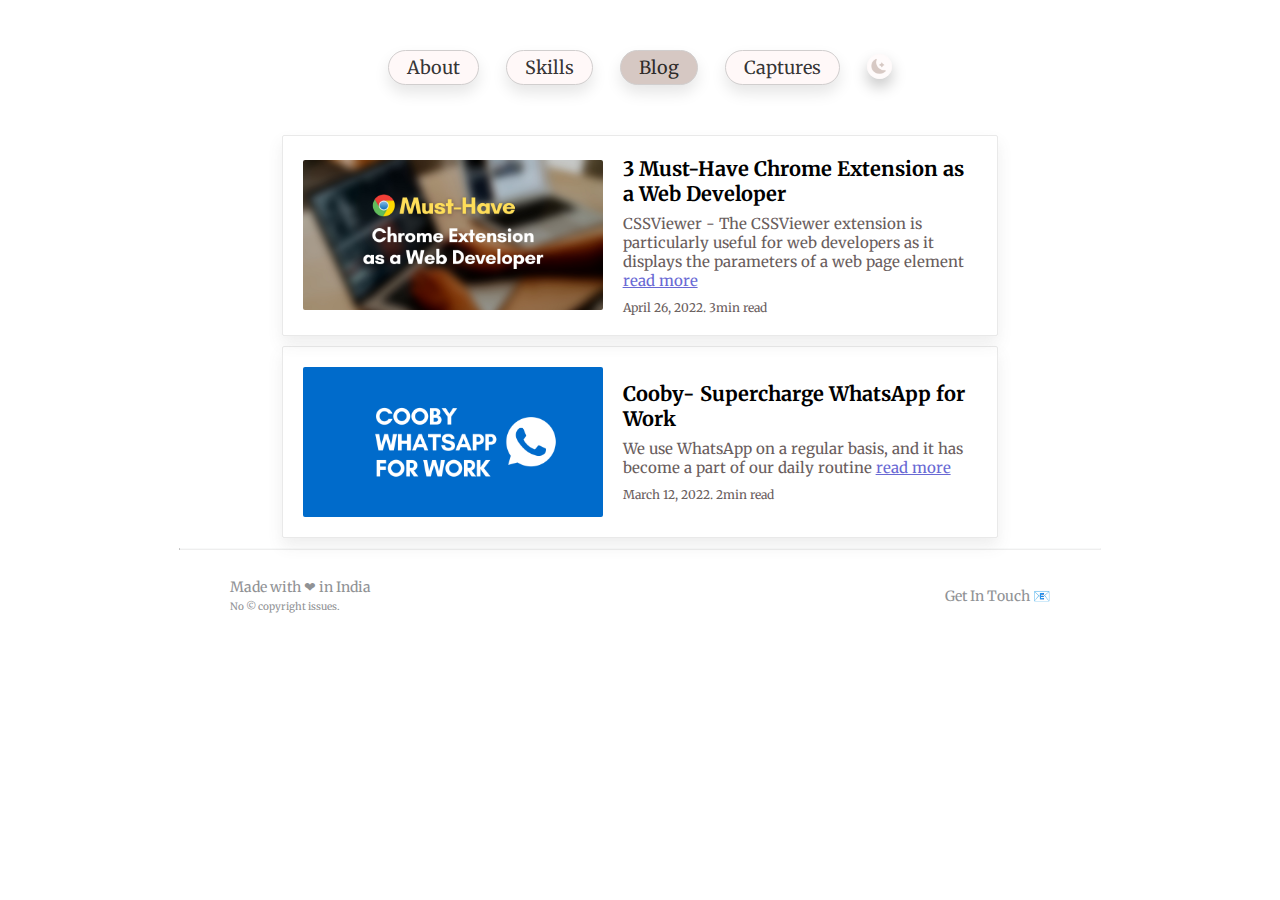
==== blog.html @ c9bb348a "footer changes" ====
<!DOCTYPE html>
<html lang="en">

<head>
    <meta charset="UTF-8">
    <meta http-equiv="X-UA-Compatible" content="IE=edge">
    <meta name="viewport" content="width=device-width, initial-scale=1.0">
    <title>Ganpat Gupta | Web Developer</title>
    <link rel="stylesheet" href="./css/style.css">
    <style type="text/css">
        .main-container {
            height: 100% !important;
        }

        .gallery {

            padding: 5em 0;
        }
    </style>
</head>

<body>
    <div class="main-container">
        <div class="container">
            <nav class="navbar">
                <ul>
                    <li><a href="/">About</a></li>
                    <li><a href="/skills.html">Skills</a></li>
                    <li class="active-nav"><a href="/blog.html">Blog</a></li>
                    <li><a href="/captures.html">Captures</a></li>
                    <button onclick="myFunction()"><img src="./images/dark-mode.png" alt=""></button>
                </ul>
            </nav>
            <div class="gallery">

                <div class="blog-items-container">
                    <div class="blog-items-wrapper ">
                        <div class="blog-container">
                            <img src="./images/chrome-extension.jpg" alt="">
                            <div class="blog-right-text">
                                <h1>3 Must-Have Chrome Extension as a Web Developer</h1>
                                <p>CSSViewer - The CSSViewer extension is particularly useful for web developers as it
                                    displays the parameters of a web page element
                                    <a href="./chrome-extension.html">read more</a>
                                </p>
                                <span>April 26, 2022. 3min read</span>
                            </div>
                        </div>
                    </div>
                </div>
                <div class="blog-items-container">
                    <div class="blog-items-wrapper ">
                        <div class="blog-container">
                            <img src="./images/cooby-blog-1.png" alt="">
                            <div class="blog-right-text">
                                <h1>Cooby- Supercharge WhatsApp for Work</h1>
                                <p>We use WhatsApp on a regular basis, and it has become a part of our daily
                                    routine
                                    <a href="./whatsaap-for-work.html">read more</a>
                                </p>
                                <span>March 12, 2022. 2min read</span>
                            </div>
                        </div>
                    </div>
                </div>
                <hr style="margin: 0 auto;">
                <footer class="footer" style="margin: 0 auto;">
                    <div>Made with ❤ in India <br> <span style="font-size: 1rem"> No &copy; copyright issues.</div>
                    <div class="mail-footer"><a href="mailto:ganpatgupta999@gmail.com">Get In Touch 📧</a></div>
                </footer>
            </div>
        </div>

        <script src="./js/script.js"></script>
</body>

</html>
---- css/style.css ----
@import url('https://fonts.googleapis.com/css2?family=Merriweather:wght@400;700&display=swap');
@import url('https://fonts.googleapis.com/css2?family=Merriweather:wght@400;700&family=Source+Sans+Pro:wght@300;400;600&display=swap');



*,
body,
html {
    margin: 0;
    padding: 0;
    box-sizing: border-box;
}

html {
    font-size: 62.5%;
}

body {
    font-family: 'Merriweather', serif;
}

.hidden {
    display: none;
}

.main-container {
    display: flex;
    justify-content: center;
    align-items: center;
    flex-direction: column;
    width: 100%;
    height: 100vh;
}

.container {
    display: flex;
    justify-content: space-evenly;
    align-items: center;
    flex-direction: column;
    width: 80%;
    height: 100%;
    flex: 1;
}

/* -------------------------------------- navbar ------------------------------------------------ */
.navbar {
    margin-top: 5em;

}

.navbar ul {
    display: flex;
    align-items: center;
    justify-content: space-evenly;
    font-size: 1.8rem;
}

.navbar ul li {
    border: 1px solid rgb(209, 206, 206);
    background: #fff8f8;
    border-radius: 2.2rem;
    padding: 0.5rem 1.8rem;
    box-shadow: 0px 8px 15px rgba(0, 0, 0, 0.1);
    margin-right: 1.5em;
}

.active-nav {
    background: #D6C8C3 !important;
}

ul li {
    list-style: none;

}

ul li a {
    text-decoration: none;
    color: #000000ce;
}

.nav-items-container {
    display: flex;
    justify-content: center;
    align-items: center;
    width: 100%;
    flex: 1;
}

/* -------------------------------------------- profile wrapper -------------------------------- */

.profile-info-wrapper {
    display: flex;
    justify-content: center;
    align-items: center;
    width: 100%;
    flex: 1;
}

.profile-img img {
    width: 23rem;
    height: 23rem;
    border-radius: 50%;
}

.link-icons {
    display: flex;
    justify-items: center;
    justify-content: space-evenly;
    margin-top: 2rem;

}

.link-icons img {
    width: 2.5rem;
    height: 2.5rem;
    border-radius: 20%;
    box-shadow: 0px 8px 15px rgba(0, 0, 0, 0.1);
}

.link-icons img:hover {
    animation: shake 0.82s cubic-bezier(.36, .07, .19, .97) both;
    transform: translate3d(0, 0, 0);
    backface-visibility: hidden;
    perspective: 1000px;
}

@keyframes shake {

    10%,
    90% {
        transform: translate3d(-1px, 0, 0);
    }

}


.right-wrapper {
    display: flex;
    flex-direction: column;
    margin-left: 2rem;
    width: 55%;
    justify-content: center;
    justify-items: center;
    margin-bottom: 4em;
}

.greeting-header h2 {
    font-family: 'Source Sans Pro', sans-serif;
    font-size: 1.8rem;
    color: #222325;

    margin-bottom: 0.5rem;
    font-weight: 400;
}

.profile-name h1 {
    font-size: 3rem;
    color: #22252B;
    margin-bottom: 0.5rem;
    font-weight: 500;
}

.short-info p {
    font-family: 'Source Sans Pro', sans-serif;
    font-size: 1.8rem;
    color: #222325;
    line-height: 1.5;
}

hr {
    width: 90%;
    border-top: 1px solid #cccecf21;

}

.footer {
    width: 80%;
    display: flex;
    justify-content: space-between;
    align-items: center;
    flex-direction: row;
    font-size: 1.4rem;
    color: #909295;
    padding: 2em 0;

}

.footer .mail-footer {
    cursor: pointer;
}

.mail-footer a {
    color: #909295;
    text-decoration: none;
}

/* --------------------------------- dark mode button ------------------------------ */

button {
    border: none;
    cursor: pointer;
    background-color: transparent;
}

button img {
    width: 2.5rem;
    width: 2.5rem;
    border: 1px solid #f3eaea18;
    border-radius: 50%;
    background: #fff8f89c;
    box-shadow: 0px 8px 15px rgba(0, 0, 0, 0.233);
    padding: 0.1em;
}

.dark-mode {
    background-color: #1F1F1F;
    color: rgb(233, 227, 227);
}


.dark-mode p,
.dark-mode h1,
.dark-mode h2 {
    color: rgb(233, 227, 227) !important;
}




/* ---------------------------------- skills -------------------------------------------------*/


.skills-para {
    display: flex;
    flex-direction: column;
    justify-content: flex-start;
    align-items: flex-start;
    padding: 5em 0;
}

.skills-para h1 {

    font-size: 2.5rem;
    margin-bottom: 1rem;
}

.skills-para p {
    font-size: 1.6rem;
    border-bottom: 2px solid #D6C8C3;
}

.skills-para h2 {
    font-size: 1.9rem;
    margin-top: 1rem;
}

.skills-info img {
    width: 5rem;
    border-radius: 6px;
    box-shadow: 0px 8px 15px rgb(90 87 87 / 10%);
    padding: 0.5rem;
    margin: 1em;
    cursor: help;
}

.skills-info h2 {
    font-size: 1.4rem;
    font-weight: 500;
    text-shadow: 2px 2px 8px #77777563;
    color: #131212;

}

.skills-wrapper {
    display: flex;
    justify-content: center;
    align-items: center;
}

.skills-info {

    border: 1px solid #e9e7e709;
    box-shadow: 0px 8px 15px rgba(151, 147, 147, 0.151);
    border-radius: 1.6rem;
    margin: 1rem;
    padding: 0.8rem;
    flex: 1;
}



.interest p {
    font-size: 1.5rem;
    font-weight: 500;
    font-family: 'Source Sans Pro', sans-serif;
    box-shadow: 0px 2px 6px rgba(155, 149, 149, 0.075);
    margin: 1rem;
    border-radius: 0.2em;
    padding: 0.3em;
    color: rgb(32, 33, 34);
    text-transform: uppercase;
}






/* ------------------------------------------- blog ---------------------------------------------- */



.blog-items-container,
.blog-items-wrapper {
    display: flex;
    justify-content: center;
    align-items: center;
    width: 100%;
    flex: 1;
}

.blog-container {
    display: flex;
    justify-content: center;
    align-items: center;
    border-radius: 0.2rem;
    width: 70%;
    margin-bottom: 1rem;
    border: 1px solid rgba(128, 128, 128, 0.171);
    box-shadow: 0px 8px 15px rgba(90, 87, 87, 0.1);
    padding: 2rem;

}

.blog-container p {
    color: rgb(105, 93, 93);
}



.blog-container img {
    width: 30rem;
    block-size: fit-content;
    border-radius: 0.2rem;

}

.blog-container img:hover {
    opacity: 0.9;
}

.blog-right-text {
    display: flex;
    flex-direction: column;
    margin-left: 2rem;

}

.blog-right-text h1 {
    font-size: 2rem;
    text-align: left;
}

.blog-right-text h1:hover {
    color: rgb(74, 74, 78);
}

.blog-right-text p {
    padding-top: 0.5em;

    font-size: 1.5rem;
    text-align: left;
    margin-bottom: 1rem;
}

.blog-right-text a {
    color: rgb(105, 105, 212);

}

.blog-right-text span {
    text-align: left;
    color: rgb(105, 93, 93);
    font-size: 1.2rem;
}


/*  -------------------------------------  blog pages -------------------------------------- */

.blog-page-container {
    display: flex;
    justify-content: center;
    align-items: center;
    border-radius: 0.2rem;
    padding: 2rem;
    margin-top: 5em;
    margin-bottom: 5em;
    width: 80%;
}

.blog-page-wrapper {
    display: flex;
    justify-content: center;
    flex-direction: column;
    padding: 1rem;
}

.blog-page-wrapper h1 {
    font-size: 1.8rem;

}

.blog-page-wrapper a {
    color: rgb(105, 105, 212);
    font-size: 1.8rem;
}

.blog-page-wrapper span {
    margin-bottom: 1.6rem;
    font-size: 1.2rem;
    margin-top: 0.8em;
}

.blog-page-wrapper p {
    font-size: 1.5rem;
    text-align: justify;
}

.blog-page-wrapper img {
    width: 50em;
    background: grey;
    margin-bottom: 1.5rem;
    border-radius: 1px;
}





/* ------------------- media queries -------------------- */

/* Extra large devices (large laptops and desktops, 1200px and up) */
@media only screen and (max-width: 1200px) {}

/* Large devices (laptops/desktops, 992px and up) */
@media only screen and (max-width: 992px) {
    .container {
        width: 90%;
    }

    .blog-container {
        width: 90%;
    }

    .skills-wrapper {
        flex-direction: column;
    }

    .left-skills-info {
        width: 80%;
    }

    .right-skills-info {
        width: 80%;
        padding-top: 0;
    }
}

/* Medium devices (landscape tablets, 768px and up) */
@media only screen and (max-width: 768px) {

    .main-container {
        height: 100%;
    }

    .container {
        width: 98%;
    }

    .blog-container {
        width: 98%;
    }

    .blog-page-wrapper img {
        width: 40em;
        background: grey;
        margin-bottom: 1.5rem;
        border-radius: 1px;
    }

    .left-skills-info {
        width: 90%;
    }

    .right-skills-info {
        width: 90%;
    }

    #instafeed-container .column {
        grid-template-columns: repeat(2, auto) !important;
    }

    .profile-info-wrapper {
        flex-direction: column;
        padding: 5em 0.5em;
    }

    .profile-info-wrapper .right-wrapper {
        padding-top: 5em;
    }

    .short-info p {
        text-align: justify;
    }
}

/* Small devices (portrait tablets and large phones, 600px and up) */
@media only screen and (max-width: 576px) {
    .blog-container img {
        width: 20em;
    }

    .blog-page-wrapper img {
        width: 35em;
        background: grey;
        margin-bottom: 1.5rem;
        border-radius: 1px;
    }

    .blog-right-text h1 {
        font-size: 1.8em;
    }

    .blog-right-text p {
        font-size: 1.2em;
    }

    .left-skills-info p {
        text-align: justify;
    }

    .navbar ul {
        font-size: 1.3em;
    }
}

@media only screen and (max-width: 480px) {
    .navbar ul {
        font-size: 1.2em;
    }

    button img {
        width: 1.5em;
    }

    .profile-name h1 {
        font-size: 2.6rem;
    }

    .right-wrapper {
        width: 82%;

    }

    .footer {
        font-size: 1.1rem;
    }

    .navbar ul li {
        margin-right: 1em;
    }

    .left-skills-info {
        padding-left: 1em;
        padding-right: 1em;
    }

    .right-skills-info {
        padding-left: 1em;
        padding-right: 1em;
    }

    .blog-container {
        display: flex;
        justify-content: center;
        align-items: center;
        flex-direction: column;
    }

    .blog-container img {
        width: 100%;
    }

    .blog-right-text {
        padding-top: 1.5em;
        margin-left: 0;
    }

    .blog-page-wrapper img {
        width: 25em;
        background: grey;
        margin-bottom: 1.5rem;
        border-radius: 1px;
    }

    #instafeed-container .item {
        width: 15em;
        height: 15em;
    }


}


@media only screen and (max-width: 320px) {
    .navbar ul {
        font-size: 1.2em;
    }

    button img {
        width: 1.5em;
    }

    .profile-name h1 {
        font-size: 2.6rem;
    }

    .right-wrapper {
        width: 82%;

    }

    .footer {
        font-size: 1.1rem;
    }

    .navbar ul li {
        margin-right: 1em;
    }

    .left-skills-info {
        padding-left: 1em;
        padding-right: 1em;
    }

    .right-skills-info {
        padding-left: 1em;
        padding-right: 1em;
    }

    .blog-container {
        display: flex;
        justify-content: center;
        align-items: center;
        flex-direction: column;
    }

    .blog-container img {
        width: 100%;
    }

    .blog-right-text {
        padding-top: 1.5em;
        margin-left: 0;
    }

    .blog-page-wrapper img {
        width: 20em;
        background: grey;
        margin-bottom: 1.5rem;
        border-radius: 1px;
    }

    #instafeed-container .item {
        width: 15em;
        height: 15em;
    }


}






/* ---------------tool tip------------------- */

.tooltip {
    position: relative;
    display: inline-block;
    padding: 0.3em;
}

.tooltip .tooltiptext {
    visibility: hidden;
    width: 7em;
    background-color: #CAC5C1;
    color: #252523;
    text-align: center;
    border-radius: 1px;
    padding: 4px 0;
    font-size: 1.4rem;
    font-weight: 300;

    /* Position the tooltip */
    position: absolute;
    z-index: 1;
    left: -20px;
    top: -30%;
}

.tooltip p {
    text-align: center;
}

.tooltip:hover .tooltiptext {
    visibility: visible;
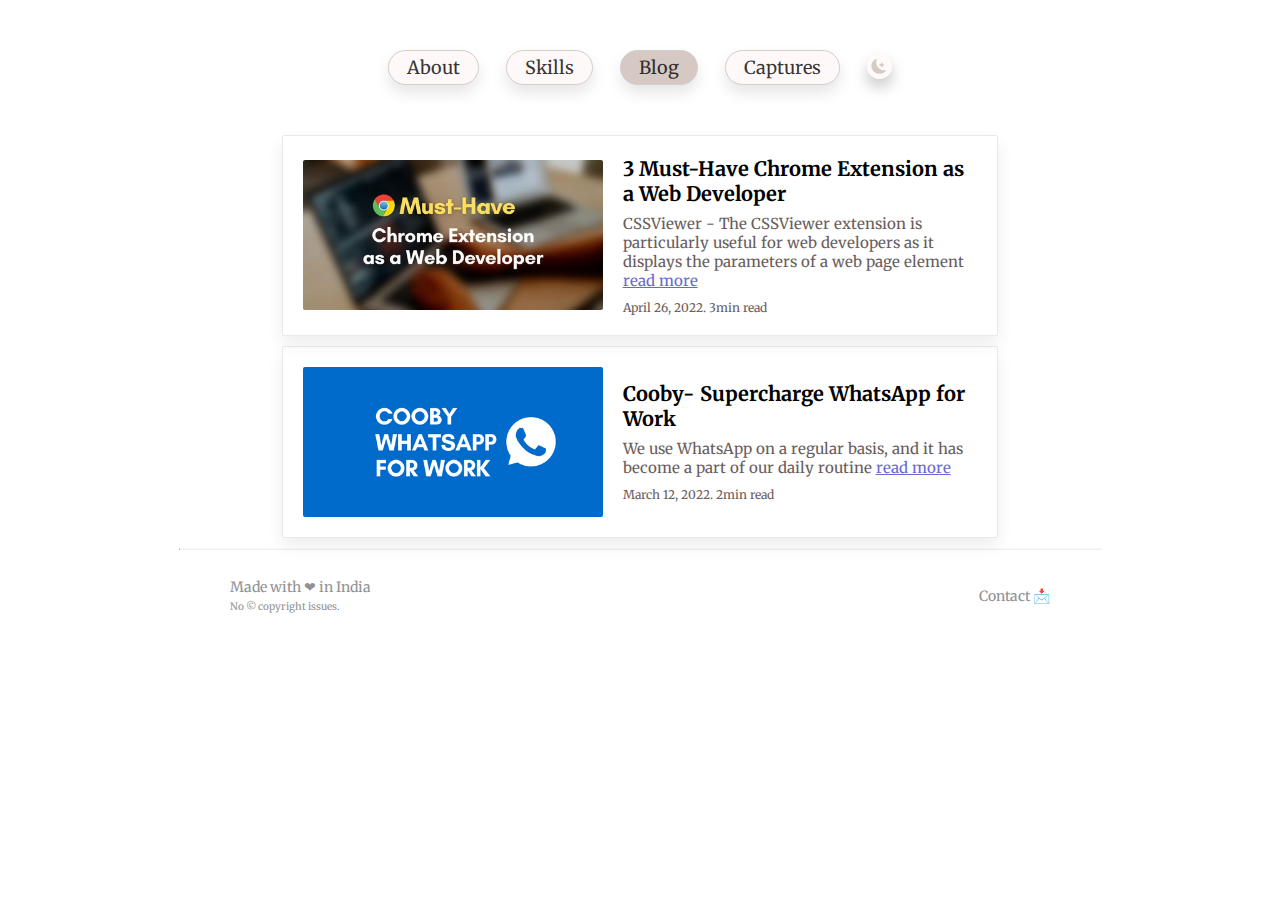
==== commit 05477d97: "footer contact" ====
--- a/blog.html
+++ b/blog.html
@@ -66,7 +66,9 @@
                 <hr style="margin: 0 auto;">
                 <footer class="footer" style="margin: 0 auto;">
                     <div>Made with ❤ in India <br> <span style="font-size: 1rem"> No &copy; copyright issues.</div>
-                    <div class="mail-footer"><a href="mailto:ganpatgupta999@gmail.com">Get In Touch 📧</a></div>
+                    <div class="mail-footer"><a
+                            href="https://docs.google.com/forms/d/e/1FAIpQLScGEyX5xG4Na_n4MvqDMmGnjlx9q8EcV987w1qcVmozZxu8ew/viewform?usp=sf_link"
+                            target="_blank">Contact 📩</a></div>
                 </footer>
             </div>
         </div>
--- a/css/style.css
+++ b/css/style.css
@@ -246,7 +246,6 @@
 
 .skills-para p {
     font-size: 1.6rem;
-    border-bottom: 2px solid #D6C8C3;
 }
 
 .skills-para h2 {
@@ -345,6 +344,7 @@
 
 }
 
+
 .blog-container img:hover {
     opacity: 0.9;
 }
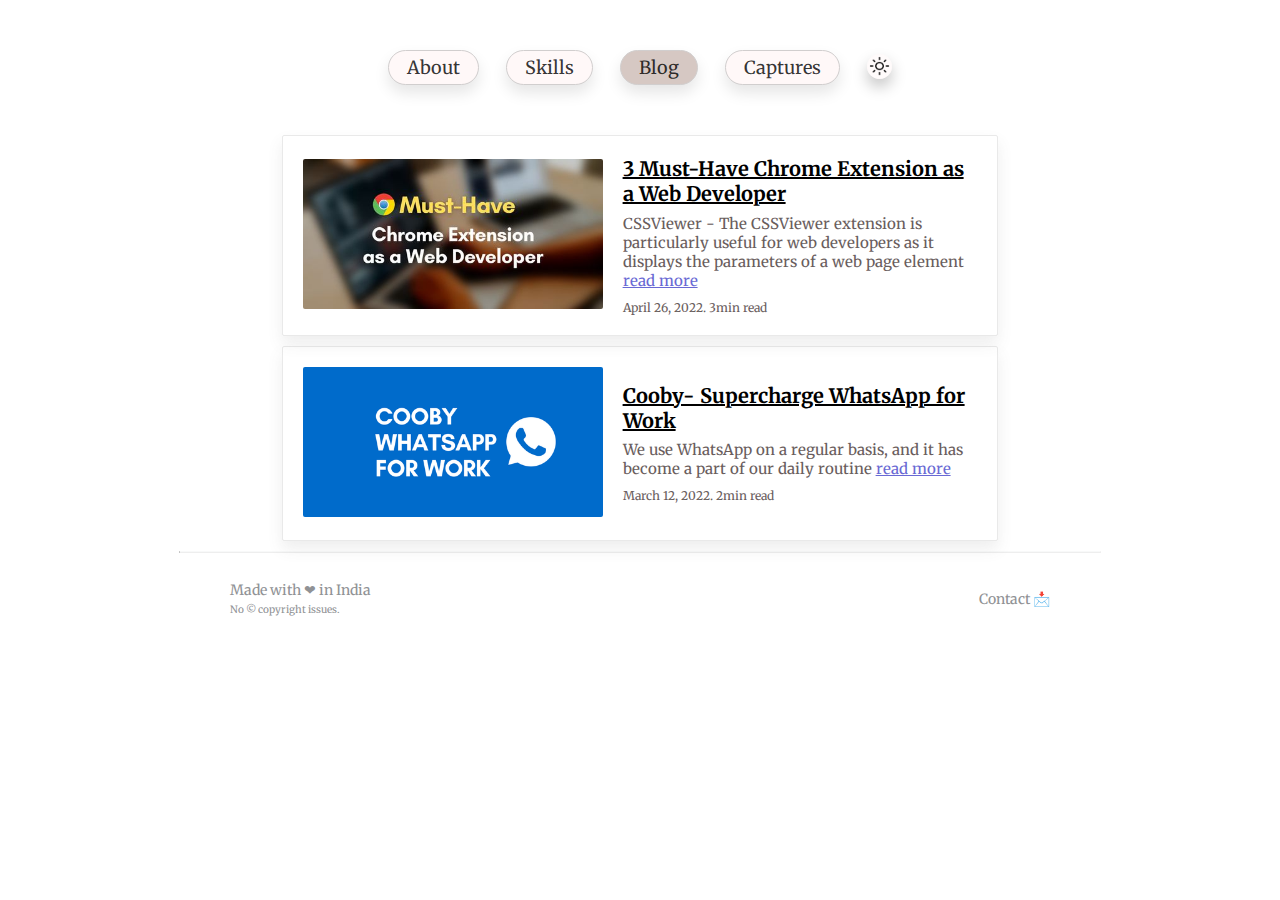
==== commit b0a27623: "some final changes" ====
--- a/blog.html
+++ b/blog.html
@@ -5,7 +5,7 @@
     <meta charset="UTF-8">
     <meta http-equiv="X-UA-Compatible" content="IE=edge">
     <meta name="viewport" content="width=device-width, initial-scale=1.0">
-    <title>Ganpat Gupta | Web Developer</title>
+    <title>Ganpat Gupta | Computer Engineer</title>
     <link rel="stylesheet" href="./css/style.css">
     <style type="text/css">
         .main-container {
@@ -28,52 +28,57 @@
                     <li><a href="/skills.html">Skills</a></li>
                     <li class="active-nav"><a href="/blog.html">Blog</a></li>
                     <li><a href="/captures.html">Captures</a></li>
-                    <button onclick="myFunction()"><img src="./images/dark-mode.png" alt=""></button>
+                    <button onclick="myFunction()"><img id="dark-mode-img" src="./images/brightness.png" alt=""><img
+                            id="light-mode-img" src="./images/dark-mode.png" alt=""></button>
                 </ul>
             </nav>
             <div class="gallery">
 
                 <div class="blog-items-container">
-                    <div class="blog-items-wrapper ">
+                    <div class="blog-items-wrapper">
                         <div class="blog-container">
-                            <img src="./images/chrome-extension.jpg" alt="">
-                            <div class="blog-right-text">
-                                <h1>3 Must-Have Chrome Extension as a Web Developer</h1>
-                                <p>CSSViewer - The CSSViewer extension is particularly useful for web developers as it
-                                    displays the parameters of a web page element
-                                    <a href="./chrome-extension.html">read more</a>
-                                </p>
-                                <span>April 26, 2022. 3min read</span>
-                            </div>
+                            <a href="./chrome-extension.html" style="color: inherit;">
+                                <img src="./images/chrome-extension.jpg" alt="">
+                                <div class="blog-right-text">
+                                    <h1>3 Must-Have Chrome Extension as a Web Developer</h1>
+                            </a>
+                            <p>CSSViewer - The CSSViewer extension is particularly useful for web developers as it
+                                displays the parameters of a web page element
+                                <a href="./chrome-extension.html">read more</a>
+                            </p>
+                            <span>April 26, 2022. 3min read</span>
                         </div>
                     </div>
                 </div>
-                <div class="blog-items-container">
-                    <div class="blog-items-wrapper ">
-                        <div class="blog-container">
+            </div>
+            <div class="blog-items-container">
+                <div class="blog-items-wrapper ">
+                    <div class="blog-container">
+                        <a href="./whatsaap-for-work.html" style="color:inherit;">
                             <img src="./images/cooby-blog-1.png" alt="">
                             <div class="blog-right-text">
                                 <h1>Cooby- Supercharge WhatsApp for Work</h1>
-                                <p>We use WhatsApp on a regular basis, and it has become a part of our daily
-                                    routine
-                                    <a href="./whatsaap-for-work.html">read more</a>
-                                </p>
-                                <span>March 12, 2022. 2min read</span>
-                            </div>
-                        </div>
+                        </a>
+                        <p>We use WhatsApp on a regular basis, and it has become a part of our daily
+                            routine
+                            <a href="./whatsaap-for-work.html">read more</a>
+                        </p>
+                        <span>March 12, 2022. 2min read</span>
                     </div>
                 </div>
-                <hr style="margin: 0 auto;">
-                <footer class="footer" style="margin: 0 auto;">
-                    <div>Made with ❤ in India <br> <span style="font-size: 1rem"> No &copy; copyright issues.</div>
-                    <div class="mail-footer"><a
-                            href="https://docs.google.com/forms/d/e/1FAIpQLScGEyX5xG4Na_n4MvqDMmGnjlx9q8EcV987w1qcVmozZxu8ew/viewform?usp=sf_link"
-                            target="_blank">Contact 📩</a></div>
-                </footer>
             </div>
         </div>
+        <hr style="margin: 0 auto;">
+        <footer class="footer" style="margin: 0 auto;">
+            <div>Made with ❤ in India <br> <span style="font-size: 1rem"> No &copy; copyright issues.</div>
+            <div class="mail-footer"><a
+                    href="https://docs.google.com/forms/d/e/1FAIpQLScGEyX5xG4Na_n4MvqDMmGnjlx9q8EcV987w1qcVmozZxu8ew/viewform?usp=sf_link"
+                    target="_blank">Contact 📩</a></div>
+        </footer>
+    </div>
+    </div>
 
-        <script src="./js/script.js"></script>
+    <script src="./js/script.js"></script>
 </body>
 
 </html>--- a/css/style.css
+++ b/css/style.css
@@ -9,6 +9,7 @@
     margin: 0;
     padding: 0;
     box-sizing: border-box;
+    user-select: none;
 }
 
 html {
@@ -86,6 +87,15 @@
     flex: 1;
 }
 
+#dark-mode-img {
+    position: absolute;
+    opacity: 1;
+}
+
+#light-mode-img {
+    opacity: 0;
+}
+
 /* -------------------------------------------- profile wrapper -------------------------------- */
 
 .profile-info-wrapper {
@@ -191,6 +201,7 @@
 
 .mail-footer a {
     color: #909295;
+    font-size: 1.4rem;
     text-decoration: none;
 }
 
@@ -241,11 +252,13 @@
 .skills-para h1 {
 
     font-size: 2.5rem;
+    text-shadow: 2px 2px 8px #d6c8c3c2;
+    margin: 0 auto;
     margin-bottom: 1rem;
 }
 
 .skills-para p {
-    font-size: 1.6rem;
+    font-size: 1.4rem;
 }
 
 .skills-para h2 {
@@ -289,16 +302,20 @@
 
 
 .interest p {
-    font-size: 1.5rem;
+    display: inline-block;
+    font-size: 1.6rem;
     font-weight: 500;
     font-family: 'Source Sans Pro', sans-serif;
-    box-shadow: 0px 2px 6px rgba(155, 149, 149, 0.075);
+    box-shadow: 0px 2px 6px rgba(155, 149, 149, 0.219);
     margin: 1rem;
-    border-radius: 0.2em;
+    border-radius: 0.3em;
     padding: 0.3em;
-    color: rgb(32, 33, 34);
-    text-transform: uppercase;
-}
+    color: rgb(19, 20, 20);
+    /* text-transform: uppercase; */
+    /* background-color: #fff8f8; */
+
+}
+
 
 
 
@@ -434,9 +451,6 @@
 }
 
 
-
-
-
 /* ------------------- media queries -------------------- */
 
 /* Extra large devices (large laptops and desktops, 1200px and up) */
@@ -516,12 +530,23 @@
 
 /* Small devices (portrait tablets and large phones, 600px and up) */
 @media only screen and (max-width: 576px) {
+
+    .skills-para h1 {
+        font-size: 1.9rem;
+        margin: 0 auto;
+    }
+
+    .skills-para {
+        text-align: center;
+    }
+
+
     .blog-container img {
         width: 20em;
     }
 
     .blog-page-wrapper img {
-        width: 35em;
+        width: 40em;
         background: grey;
         margin-bottom: 1.5rem;
         border-radius: 1px;
@@ -547,6 +572,15 @@
 @media only screen and (max-width: 480px) {
     .navbar ul {
         font-size: 1.2em;
+    }
+
+    .skills-para h1 {
+        font-size: 1.9rem;
+        margin: 0 auto;
+    }
+
+    .skills-para {
+        text-align: center;
     }
 
     button img {
@@ -615,6 +649,21 @@
 @media only screen and (max-width: 320px) {
     .navbar ul {
         font-size: 1.2em;
+    }
+
+
+    .skills-para h1 {
+        font-size: 1.4rem;
+        margin: 0 auto;
+    }
+
+    .skills-para p {
+        font-size: 1.2rem;
+    }
+
+
+    .skills-para {
+        text-align: center;
     }
 
     button img {
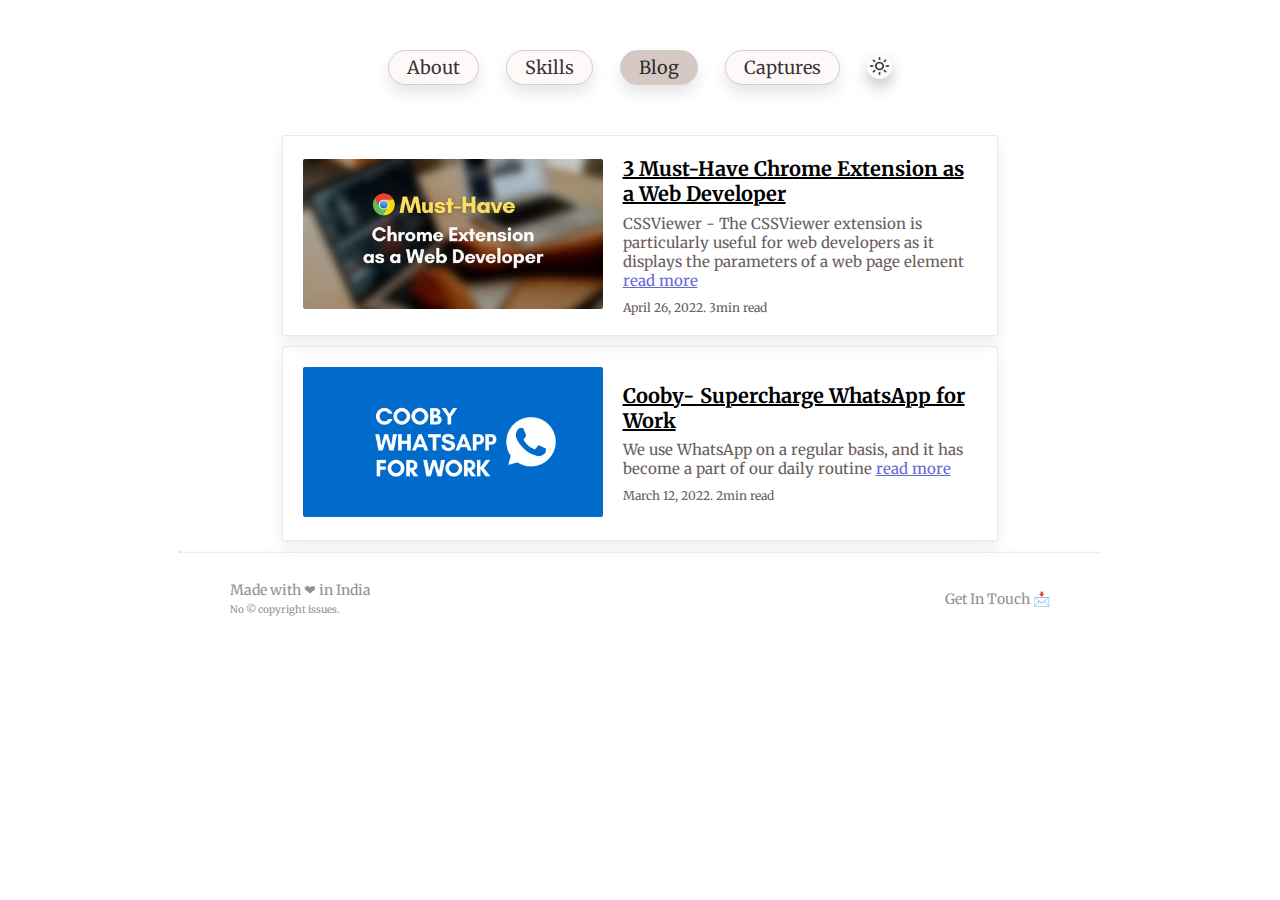
==== commit bec1feb8: "footer changes" ====
--- a/blog.html
+++ b/blog.html
@@ -73,7 +73,7 @@
             <div>Made with ❤ in India <br> <span style="font-size: 1rem"> No &copy; copyright issues.</div>
             <div class="mail-footer"><a
                     href="https://docs.google.com/forms/d/e/1FAIpQLScGEyX5xG4Na_n4MvqDMmGnjlx9q8EcV987w1qcVmozZxu8ew/viewform?usp=sf_link"
-                    target="_blank">Contact 📩</a></div>
+                    target="_blank">Get In Touch 📩</a></div>
         </footer>
     </div>
     </div>
--- a/css/style.css
+++ b/css/style.css
@@ -158,13 +158,12 @@
     font-family: 'Source Sans Pro', sans-serif;
     font-size: 1.8rem;
     color: #222325;
-
     margin-bottom: 0.5rem;
     font-weight: 400;
 }
 
 .profile-name h1 {
-    font-size: 3rem;
+    font-size: 2.5rem;
     color: #22252B;
     margin-bottom: 0.5rem;
     font-weight: 500;
@@ -252,9 +251,9 @@
 .skills-para h1 {
 
     font-size: 2.5rem;
-    text-shadow: 2px 2px 8px #d6c8c3c2;
     margin: 0 auto;
     margin-bottom: 1rem;
+    color: #000000ce;
 }
 
 .skills-para p {
@@ -534,12 +533,16 @@
     .skills-para h1 {
         font-size: 1.9rem;
         margin: 0 auto;
+        margin-bottom: 0.5em;
     }
 
     .skills-para {
         text-align: center;
     }
 
+    .skills-para p {
+        font-size: 1.4rem;
+    }
 
     .blog-container img {
         width: 20em;
@@ -577,6 +580,7 @@
     .skills-para h1 {
         font-size: 1.9rem;
         margin: 0 auto;
+        margin-bottom: 0.5em;
     }
 
     .skills-para {
@@ -655,6 +659,7 @@
     .skills-para h1 {
         font-size: 1.4rem;
         margin: 0 auto;
+        margin-bottom: 0.5em;
     }
 
     .skills-para p {
@@ -725,12 +730,7 @@
         height: 15em;
     }
 
-
-}
-
-
-
-
+}
 
 
 /* ---------------tool tip------------------- */
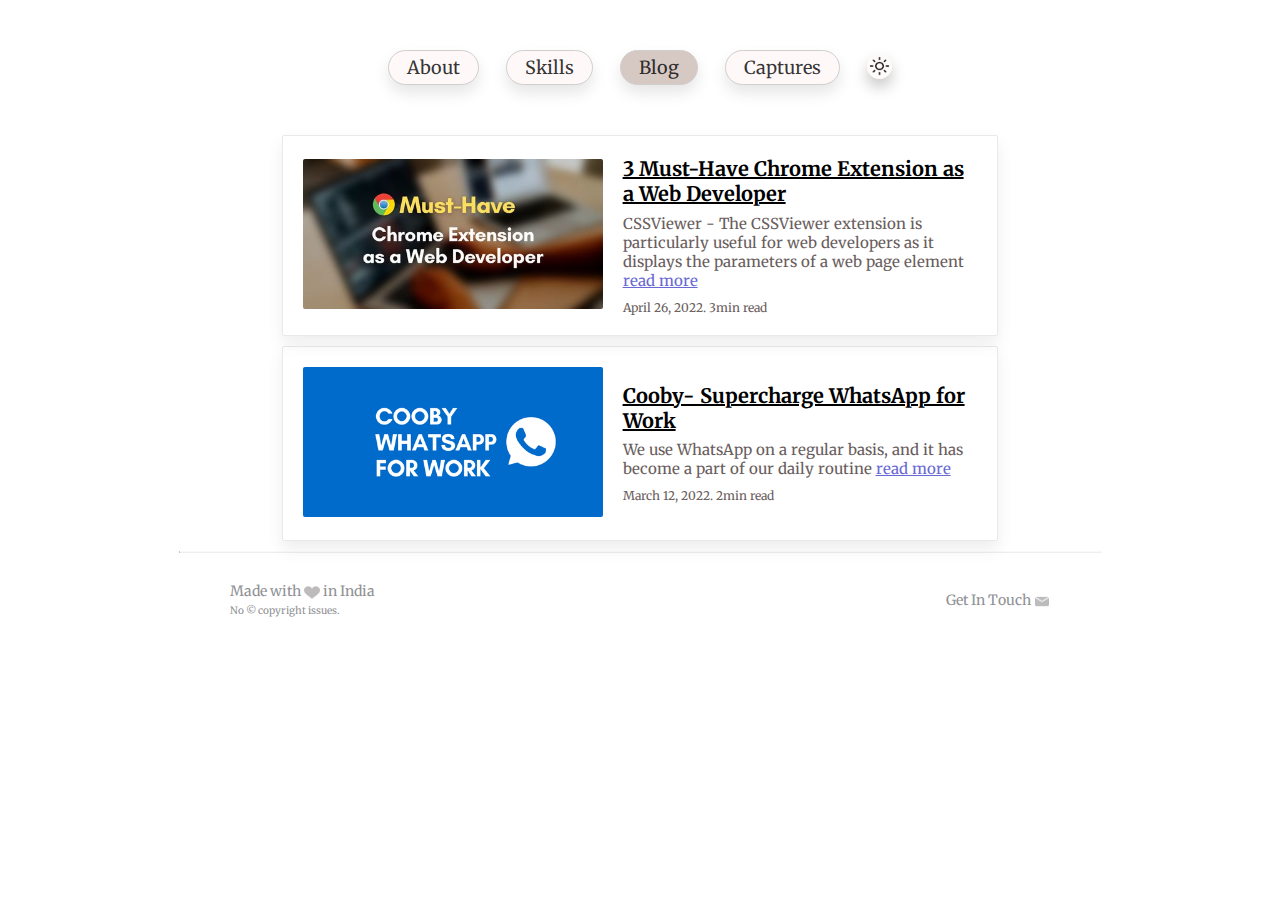
==== commit 11706ccf: "footer icon changed" ====
--- a/blog.html
+++ b/blog.html
@@ -70,10 +70,12 @@
         </div>
         <hr style="margin: 0 auto;">
         <footer class="footer" style="margin: 0 auto;">
-            <div>Made with ❤ in India <br> <span style="font-size: 1rem"> No &copy; copyright issues.</div>
+            <div>Made with <img src="./images/heart.png" alt=""> in India <br> <span style="font-size: 1rem"> No
+                    &copy;
+                    copyright issues.</span> </div>
             <div class="mail-footer"><a
                     href="https://docs.google.com/forms/d/e/1FAIpQLScGEyX5xG4Na_n4MvqDMmGnjlx9q8EcV987w1qcVmozZxu8ew/viewform?usp=sf_link"
-                    target="_blank">Get In Touch 📩</a></div>
+                    target="_blank">Get In Touch <img src="./images/inbox.png" alt=""> </a></div>
         </footer>
     </div>
     </div>
--- a/css/style.css
+++ b/css/style.css
@@ -174,6 +174,18 @@
     font-size: 1.8rem;
     color: #222325;
     line-height: 1.5;
+    text-align: justify;
+}
+
+.short-info h4 {
+    font-family: 'Source Sans Pro', sans-serif;
+    color: #c4b3ad;
+    font-size: 1.4rem;
+    font-style: italic;
+}
+
+.short-info h4 span a {
+    color: inherit;
 }
 
 hr {
@@ -194,6 +206,13 @@
 
 }
 
+.footer img {
+    width: 1.1em;
+    height: 1.1em;
+    position: relative;
+    top: 4px;
+}
+
 .footer .mail-footer {
     cursor: pointer;
 }
@@ -203,6 +222,8 @@
     font-size: 1.4rem;
     text-decoration: none;
 }
+
+
 
 /* --------------------------------- dark mode button ------------------------------ */
 
@@ -408,7 +429,7 @@
     justify-content: center;
     align-items: center;
     border-radius: 0.2rem;
-    padding: 2rem;
+
     margin-top: 5em;
     margin-bottom: 5em;
     width: 80%;
@@ -418,7 +439,7 @@
     display: flex;
     justify-content: center;
     flex-direction: column;
-    padding: 1rem;
+
 }
 
 .blog-page-wrapper h1 {
@@ -635,7 +656,7 @@
     }
 
     .blog-page-wrapper img {
-        width: 25em;
+        width: 100%;
         background: grey;
         margin-bottom: 1.5rem;
         border-radius: 1px;
@@ -719,7 +740,7 @@
     }
 
     .blog-page-wrapper img {
-        width: 20em;
+        width: 100%;
         background: grey;
         margin-bottom: 1.5rem;
         border-radius: 1px;
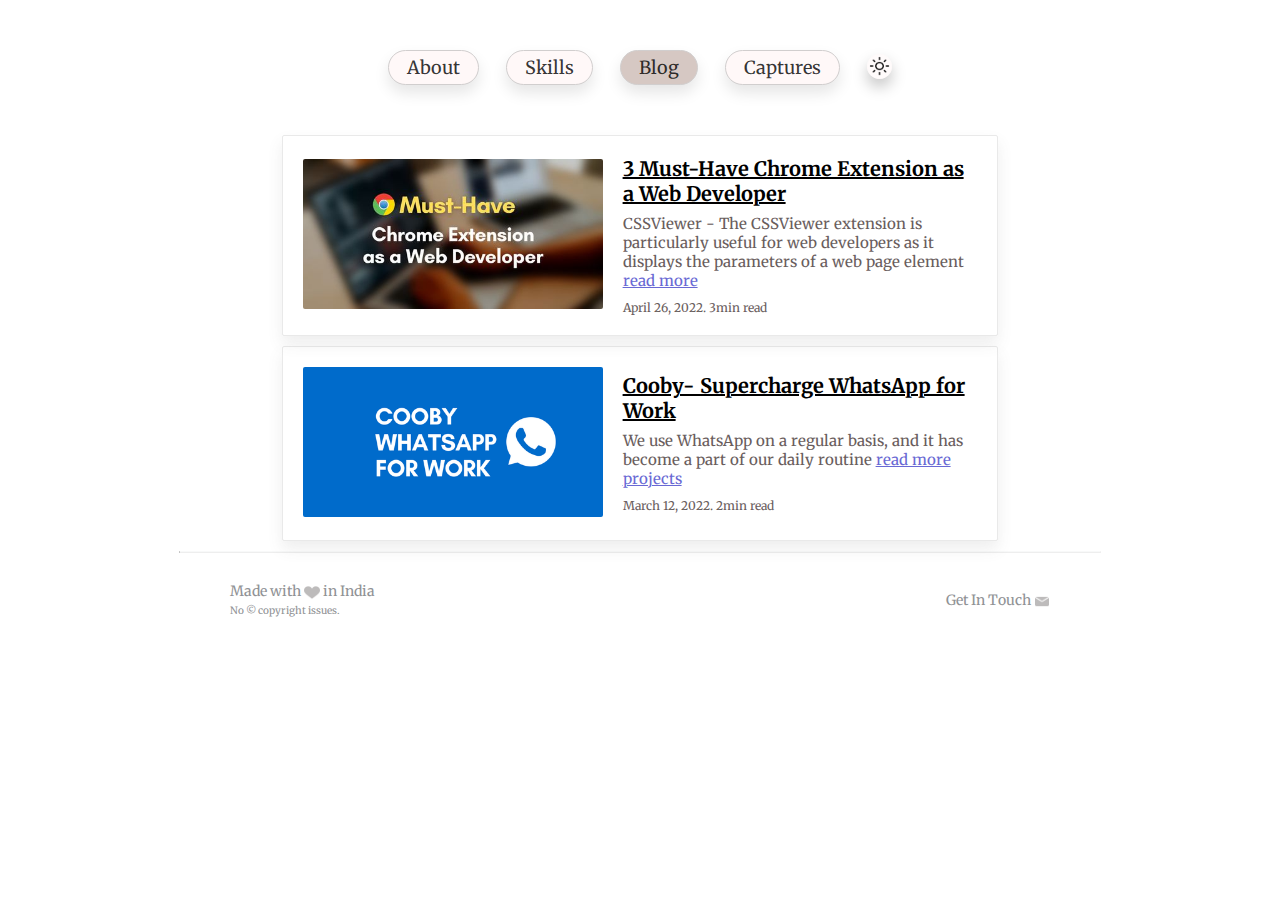
==== commit 6bc28b60: "projects page changes" ====
--- a/blog.html
+++ b/blog.html
@@ -7,6 +7,16 @@
     <meta name="viewport" content="width=device-width, initial-scale=1.0">
     <title>Ganpat Gupta | Computer Engineer</title>
     <link rel="stylesheet" href="./css/style.css">
+    <!-- Global site tag (gtag.js) - Google Analytics -->
+    <script async src="https://www.googletagmanager.com/gtag/js?id=UA-125392317-2"></script>
+    <script>
+        window.dataLayer = window.dataLayer || [];
+        function gtag() { dataLayer.push(arguments); }
+        gtag('js', new Date());
+
+        gtag('config', 'UA-125392317-2');
+    </script>
+
     <style type="text/css">
         .main-container {
             height: 100% !important;
@@ -62,6 +72,7 @@
                         <p>We use WhatsApp on a regular basis, and it has become a part of our daily
                             routine
                             <a href="./whatsaap-for-work.html">read more</a>
+                            <a href="./Projects.html">projects</a>
                         </p>
                         <span>March 12, 2022. 2min read</span>
                     </div>
--- a/css/style.css
+++ b/css/style.css
@@ -319,7 +319,39 @@
     flex: 1;
 }
 
-
+/* ---------------tool tip------------------- */
+
+.tooltip {
+    position: relative;
+    display: inline-block;
+    padding: 0.3em;
+}
+
+.tooltip .tooltiptext {
+    visibility: hidden;
+    width: 7em;
+    background-color: #CAC5C1;
+    color: #252523;
+    text-align: center;
+    border-radius: 1px;
+    padding: 4px 0;
+    font-size: 1.4rem;
+    font-weight: 300;
+
+    /* Position the tooltip */
+    position: absolute;
+    z-index: 1;
+    left: -20px;
+    top: -30%;
+}
+
+.tooltip p {
+    text-align: center;
+}
+
+.tooltip:hover .tooltiptext {
+    visibility: visible;
+}
 
 .interest p {
     display: inline-block;
@@ -331,8 +363,6 @@
     border-radius: 0.3em;
     padding: 0.3em;
     color: rgb(19, 20, 20);
-    /* text-transform: uppercase; */
-    /* background-color: #fff8f8; */
 
 }
 
@@ -473,10 +503,10 @@
 
 /* ------------------- media queries -------------------- */
 
-/* Extra large devices (large laptops and desktops, 1200px and up) */
+
 @media only screen and (max-width: 1200px) {}
 
-/* Large devices (laptops/desktops, 992px and up) */
+
 @media only screen and (max-width: 992px) {
     .container {
         width: 90%;
@@ -490,17 +520,13 @@
         flex-direction: column;
     }
 
-    .left-skills-info {
-        width: 80%;
-    }
-
     .right-skills-info {
         width: 80%;
         padding-top: 0;
     }
 }
 
-/* Medium devices (landscape tablets, 768px and up) */
+
 @media only screen and (max-width: 768px) {
 
     .main-container {
@@ -522,10 +548,6 @@
         border-radius: 1px;
     }
 
-    .left-skills-info {
-        width: 90%;
-    }
-
     .right-skills-info {
         width: 90%;
     }
@@ -548,7 +570,6 @@
     }
 }
 
-/* Small devices (portrait tablets and large phones, 600px and up) */
 @media only screen and (max-width: 576px) {
 
     .skills-para h1 {
@@ -584,10 +605,6 @@
         font-size: 1.2em;
     }
 
-    .left-skills-info p {
-        text-align: justify;
-    }
-
     .navbar ul {
         font-size: 1.3em;
     }
@@ -629,10 +646,6 @@
         margin-right: 1em;
     }
 
-    .left-skills-info {
-        padding-left: 1em;
-        padding-right: 1em;
-    }
 
     .right-skills-info {
         padding-left: 1em;
@@ -751,38 +764,4 @@
         height: 15em;
     }
 
-}
-
-
-/* ---------------tool tip------------------- */
-
-.tooltip {
-    position: relative;
-    display: inline-block;
-    padding: 0.3em;
-}
-
-.tooltip .tooltiptext {
-    visibility: hidden;
-    width: 7em;
-    background-color: #CAC5C1;
-    color: #252523;
-    text-align: center;
-    border-radius: 1px;
-    padding: 4px 0;
-    font-size: 1.4rem;
-    font-weight: 300;
-
-    /* Position the tooltip */
-    position: absolute;
-    z-index: 1;
-    left: -20px;
-    top: -30%;
-}
-
-.tooltip p {
-    text-align: center;
-}
-
-.tooltip:hover .tooltiptext {
-    visibility: visible;+}